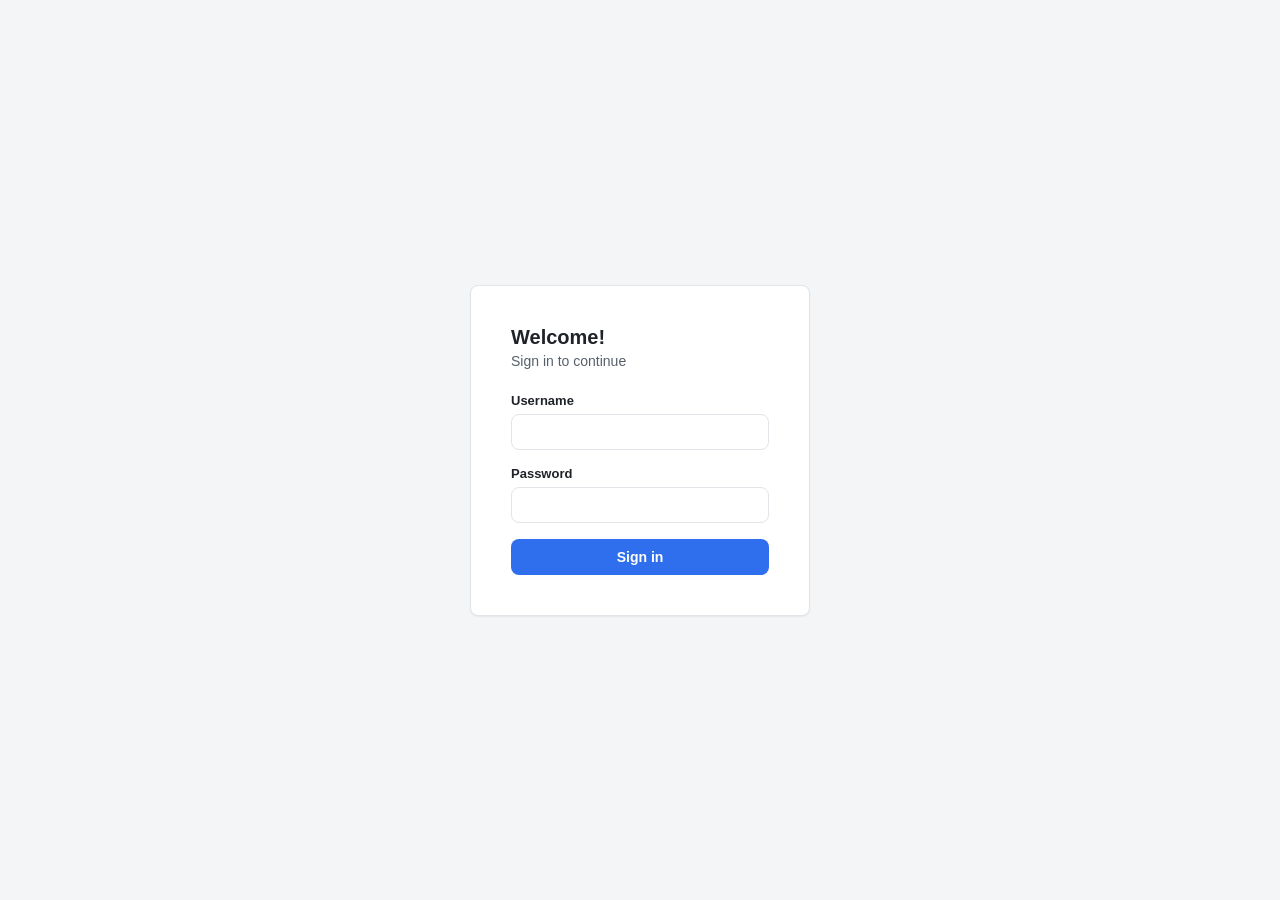
==== index.html @ 2cc738a7 "Add files via upload" ====
<!DOCTYPE html>
<html lang="en">
<head>
<meta charset="UTF-8">
<meta name="viewport" content="width=device-width, initial-scale=1.0">
<title>Login · Business Progress Management</title>
<link rel="stylesheet" href="css/style.css">
</head>
<body>

<div class="auth-wrap">
  <div class="auth-card">
    <h1>Welcome!</h1>
    <p class="subtitle">Sign in to continue</p>

    <div class="error-msg" id="error-msg">Invalid username or password</div>

    <form id="login-form">
      <div class="field">
        <label for="username">Username</label>
        <input type="text" id="username" name="username" autocomplete="username" required>
      </div>
      <div class="field">
        <label for="password">Password</label>
        <input type="password" id="password" name="password" autocomplete="current-password" required>
      </div>
      <button type="submit" class="btn btn-primary btn-block">Sign in</button>
    </form>
  </div>
</div>

<script src="js/data.js"></script>
<script src="js/auth.js"></script>
</body>
</html>
---- css/style.css ----
:root {
  --bg: #f4f5f7;
  --surface: #ffffff;
  --border: #e1e4e8;
  --text-primary: #1f2328;
  --text-secondary: #57606a;
  --text-muted: #8b949e;
  --accent: #2f6fed;
  --accent-hover: #2559c9;
  --danger: #d1242f;
  --success: #1a7f37;
  --warning: #9a6700;
  --radius: 8px;
  --shadow: 0 1px 2px rgba(0,0,0,0.06);
  font-family: -apple-system, "Segoe UI", Roboto, Helvetica, Arial, sans-serif;
}

* { box-sizing: border-box; }

body {
  margin: 0;
  background: var(--bg);
  color: var(--text-primary);
}

/* ---------- Layout ---------- */
.app-shell {
  display: flex;
  min-height: 100vh;
}

.sidebar {
  width: 220px;
  background: var(--surface);
  border-right: 1px solid var(--border);
  padding: 24px 16px;
  flex-shrink: 0;
}

.sidebar h2 {
  font-size: 16px;
  margin: 0 0 24px;
}

.sidebar nav a {
  display: block;
  padding: 10px 12px;
  border-radius: var(--radius);
  color: var(--text-secondary);
  text-decoration: none;
  font-size: 14px;
  margin-bottom: 4px;
}

.sidebar nav a.active,
.sidebar nav a:hover {
  background: var(--bg);
  color: var(--text-primary);
}

.sidebar .user-tag {
  margin-top: 32px;
  padding-top: 16px;
  border-top: 1px solid var(--border);
  font-size: 13px;
  color: var(--text-muted);
}

.main-content {
  flex: 1;
  padding: 32px 40px;
  max-width: 900px;
}

.page-header {
  display: flex;
  justify-content: space-between;
  align-items: center;
  margin-bottom: 24px;
}

.page-header h1 {
  font-size: 22px;
  margin: 0;
}

/* ---------- Auth page (no sidebar) ---------- */
.auth-wrap {
  min-height: 100vh;
  display: flex;
  align-items: center;
  justify-content: center;
}

.auth-card {
  background: var(--surface);
  border: 1px solid var(--border);
  border-radius: var(--radius);
  box-shadow: var(--shadow);
  padding: 40px;
  width: 340px;
}

.auth-card h1 {
  font-size: 20px;
  margin: 0 0 4px;
}

.auth-card p.subtitle {
  color: var(--text-secondary);
  font-size: 14px;
  margin: 0 0 24px;
}

.auth-card .error-msg {
  display: none;
  background: #ffebe9;
  color: var(--danger);
  font-size: 13px;
  padding: 10px 12px;
  border-radius: var(--radius);
  margin-bottom: 16px;
}

/* ---------- Forms ---------- */
.field {
  margin-bottom: 16px;
}

.field label {
  display: block;
  font-size: 13px;
  font-weight: 600;
  margin-bottom: 6px;
}

.field input,
.field select,
.field textarea {
  width: 100%;
  padding: 9px 10px;
  border: 1px solid var(--border);
  border-radius: var(--radius);
  font-size: 14px;
  font-family: inherit;
  background: var(--surface);
  color: var(--text-primary);
}

.field textarea {
  resize: vertical;
  min-height: 90px;
}

.field input:focus,
.field select:focus,
.field textarea:focus {
  outline: none;
  border-color: var(--accent);
}

/* ---------- Buttons ---------- */
.btn {
  display: inline-flex;
  align-items: center;
  gap: 6px;
  padding: 9px 16px;
  border-radius: var(--radius);
  border: 1px solid transparent;
  font-size: 14px;
  font-weight: 600;
  cursor: pointer;
}

.btn-primary { background: var(--accent); color: #fff; }
.btn-primary:hover { background: var(--accent-hover); }

.btn-secondary {
  background: var(--surface);
  border-color: var(--border);
  color: var(--text-primary);
}
.btn-secondary:hover { background: var(--bg); }

.btn-danger { background: #fff; border-color: var(--border); color: var(--danger); }
.btn-danger:hover { background: #ffebe9; }

.btn-icon {
  padding: 6px 8px;
  font-size: 13px;
  line-height: 1;
}

.btn-block { width: 100%; justify-content: center; }

/* ---------- Cards ---------- */
.card {
  background: var(--surface);
  border: 1px solid var(--border);
  border-radius: var(--radius);
  box-shadow: var(--shadow);
  padding: 20px;
  margin-bottom: 16px;
}

.card-title-row {
  display: flex;
  justify-content: space-between;
  align-items: flex-start;
  margin-bottom: 8px;
}

.card-title-row h3 {
  margin: 0;
  font-size: 16px;
}

.card-meta {
  font-size: 13px;
  color: var(--text-muted);
}

/* ---------- Badges ---------- */
.badge {
  display: inline-block;
  padding: 3px 10px;
  border-radius: 999px;
  font-size: 12px;
  font-weight: 600;
}

.badge-pending { background: #fff8c5; color: var(--warning); }
.badge-progress { background: #ddf4ff; color: #0969da; }
.badge-completed { background: #dafbe1; color: var(--success); }
.badge-readonly { background: #eaeef2; color: var(--text-muted); }

/* ---------- Step builder rows ---------- */
.step-row {
  display: flex;
  align-items: center;
  gap: 10px;
  background: var(--bg);
  border: 1px solid var(--border);
  border-radius: var(--radius);
  padding: 12px;
  margin-bottom: 8px;
}

.step-row .step-index {
  font-weight: 700;
  color: var(--text-muted);
  width: 20px;
}

.step-row select {
  flex: 1;
}

.step-row .step-actions {
  display: flex;
  gap: 4px;
}

.empty-state {
  text-align: center;
  color: var(--text-muted);
  padding: 40px 0;
  font-size: 14px;
}

/* ---------- Mobile responsiveness ---------- */
@media (max-width: 600px) {
  .app-shell {
    flex-direction: column;
  }

  .sidebar {
    width: 100%;
    border-right: none;
    border-bottom: 1px solid var(--border);
    padding: 16px;
  }

  .sidebar nav {
    display: flex;
    gap: 8px;
    overflow-x: auto;
  }

  .sidebar nav a {
    white-space: nowrap;
    margin-bottom: 0;
  }

  .sidebar .user-tag {
    margin-top: 12px;
    padding-top: 12px;
  }

  .main-content {
    padding: 20px 16px;
    max-width: 100%;
  }

  .step-row {
    flex-wrap: wrap;
  }

  .step-row .step-index {
    width: auto;
  }

  .step-row select {
    flex-basis: 100%;
    order: 3;
  }

  .step-row .step-actions {
    margin-left: auto;
  }
}
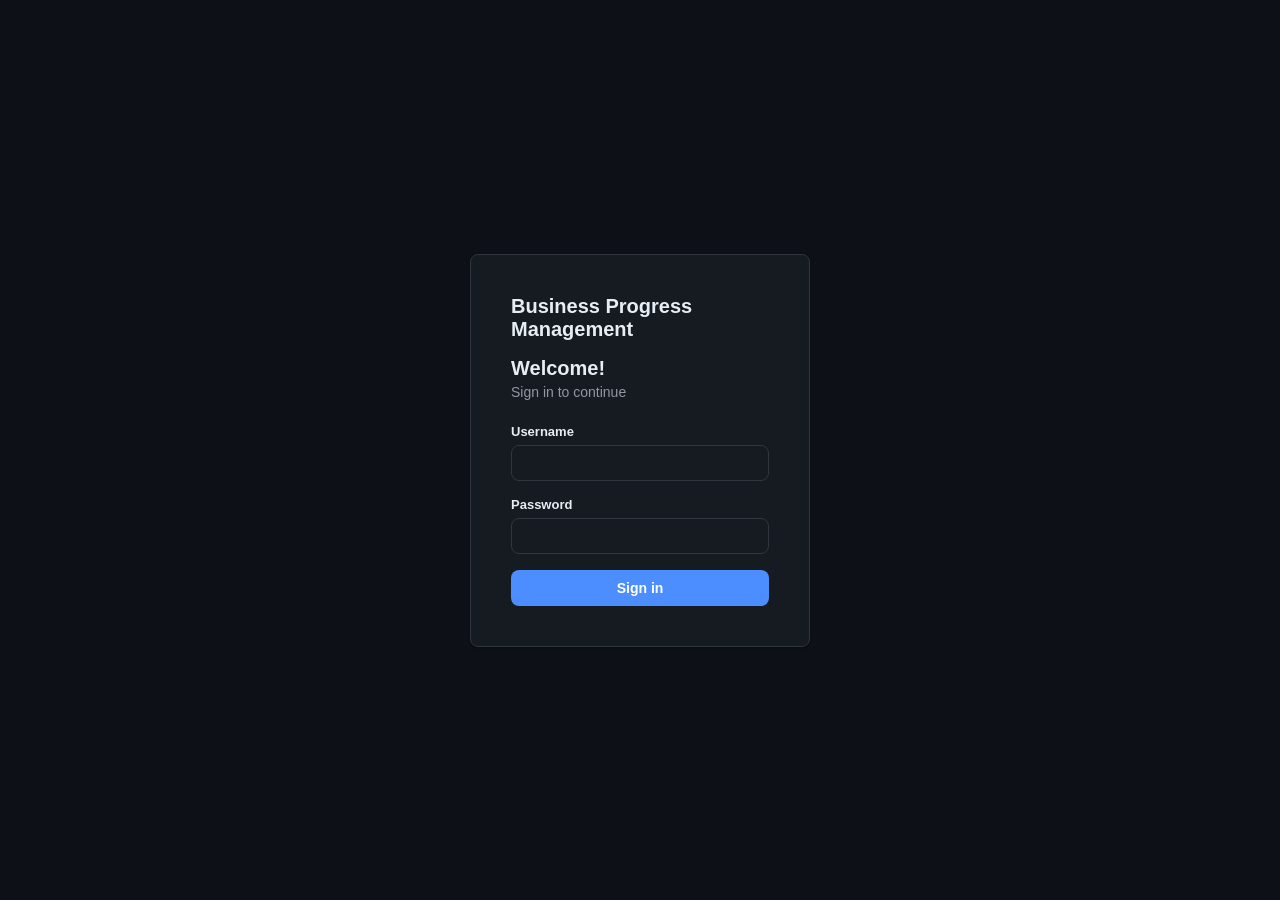
==== commit 1a448b99: "Add files via upload" ====
--- a/index.html
+++ b/index.html
@@ -10,6 +10,8 @@
 
 <div class="auth-wrap">
   <div class="auth-card">
+    <h1>Business Progress Management</h1>
+    <p></p>
     <h1>Welcome!</h1>
     <p class="subtitle">Sign in to continue</p>
 
--- a/css/style.css
+++ b/css/style.css
@@ -1,17 +1,17 @@
 :root {
-  --bg: #f4f5f7;
-  --surface: #ffffff;
-  --border: #e1e4e8;
-  --text-primary: #1f2328;
-  --text-secondary: #57606a;
-  --text-muted: #8b949e;
-  --accent: #2f6fed;
-  --accent-hover: #2559c9;
-  --danger: #d1242f;
-  --success: #1a7f37;
-  --warning: #9a6700;
+  --bg: #0d1117;
+  --surface: #161b22;
+  --border: #30363d;
+  --text-primary: #e6edf3;
+  --text-secondary: #9198a1;
+  --text-muted: #6e7681;
+  --accent: #4c8dff;
+  --accent-hover: #6ba1ff;
+  --danger: #f85149;
+  --success: #3fb950;
+  --warning: #d29922;
   --radius: 8px;
-  --shadow: 0 1px 2px rgba(0,0,0,0.06);
+  --shadow: 0 1px 2px rgba(0,0,0,0.4);
   font-family: -apple-system, "Segoe UI", Roboto, Helvetica, Arial, sans-serif;
 }
 
